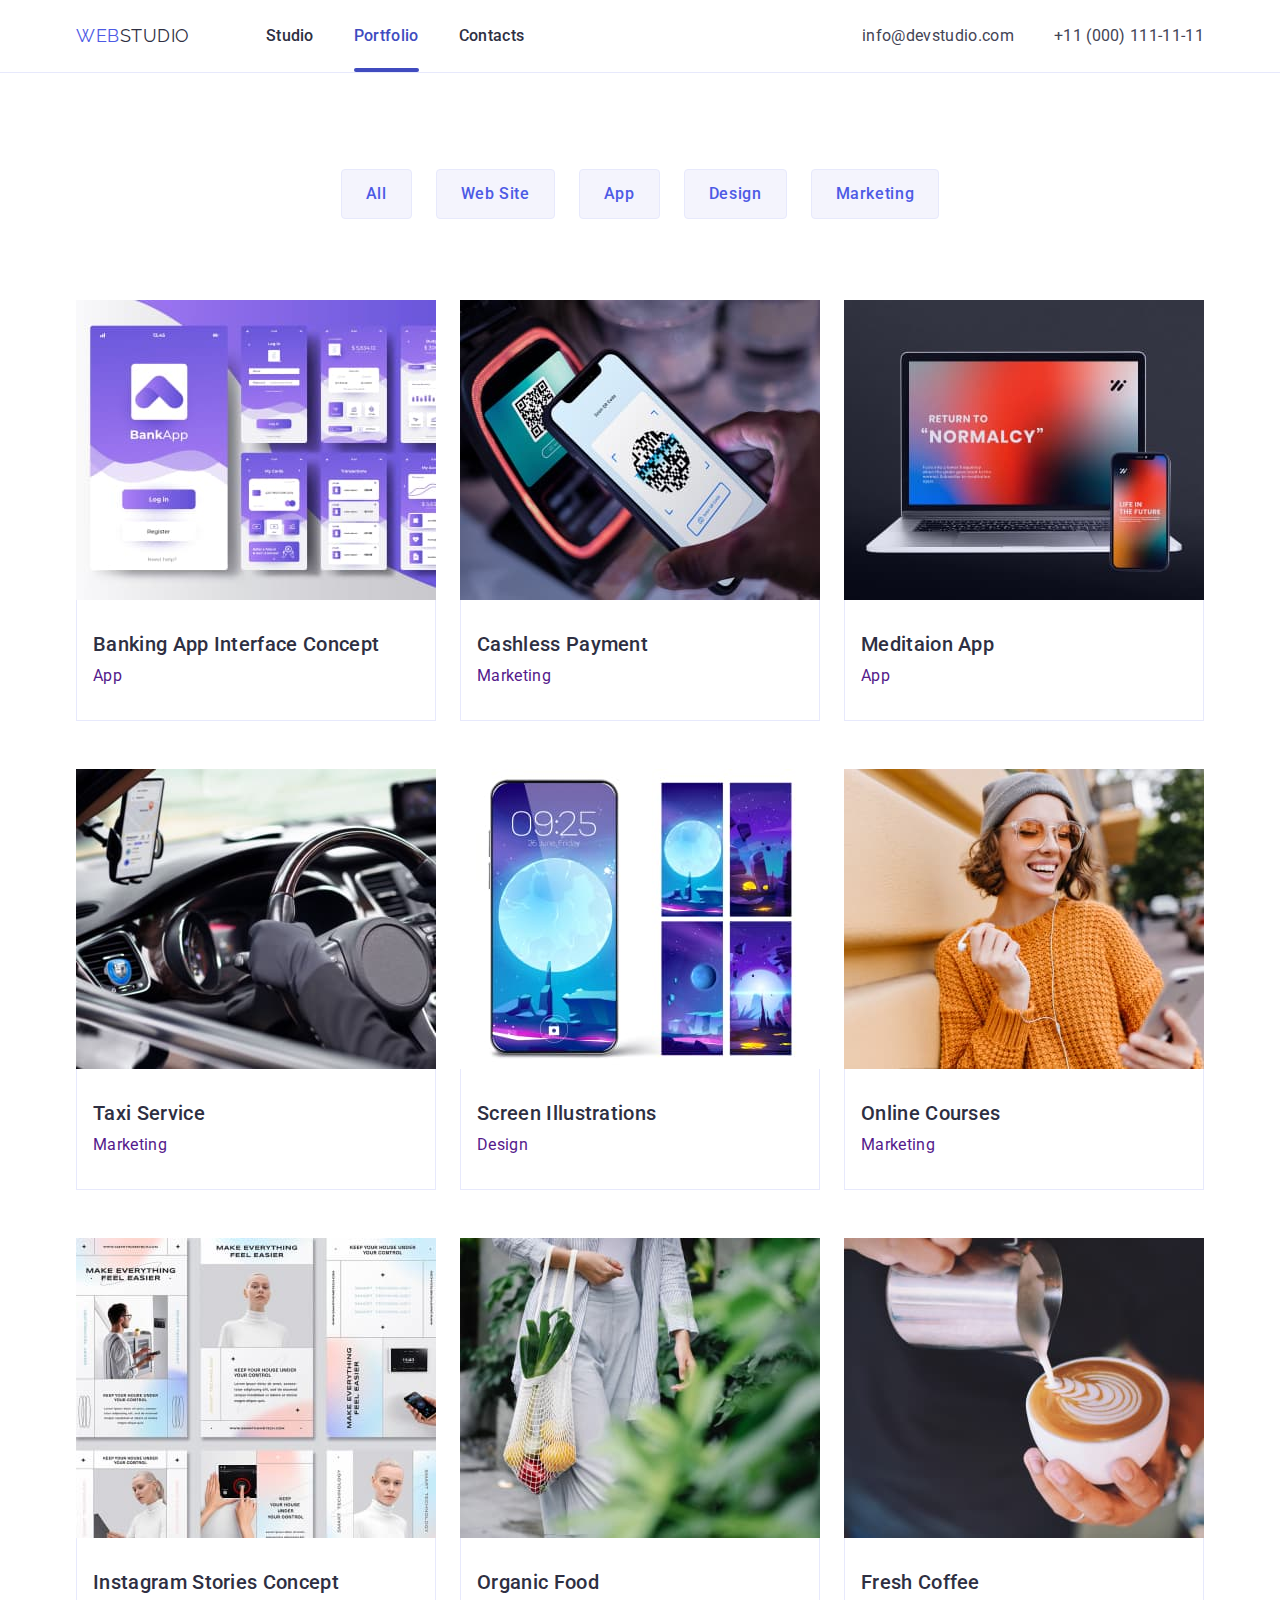
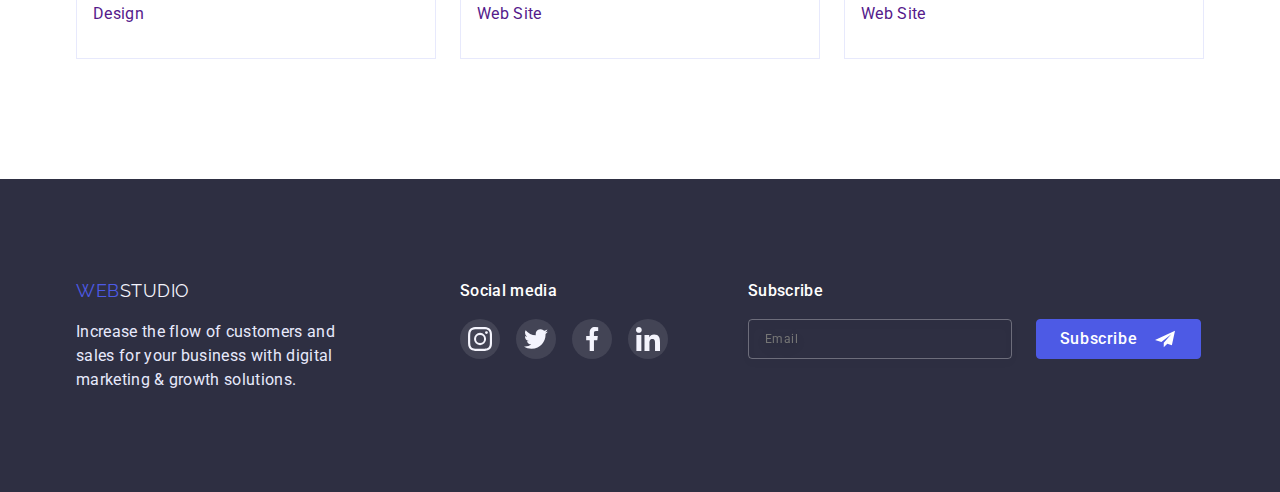
==== portfolio.html @ 606743be "Initial commit" ====
<!DOCTYPE html>
<html lang="en">

<head>
    <meta charset="UTF-8" />
    <meta http-equiv="X-UA-Compatible" content="IE=edge" />
    <meta name="viewport" content="width=device-width, initial-scale=1.0" />
    <title>WebStudio</title>
    <link rel="preconnect" href="https://fonts.googleapis.com" />
    <link rel="preconnect" href="https://fonts.gstatic.com" crossorigin />
    <link href="https://fonts.googleapis.com/css2?family=Raleway:wght@800&family=Roboto:wght@400;500;700&display=swap"
        rel="stylesheet" />
    <link rel="stylesheet"
        href="https://cdnjs.cloudflare.com/ajax/libs/modern-normalize/1.1.0/modern-normalize.min.css">
    <link rel="stylesheet" href="./css/styles.css" />
</head>

<body>

    <!-- Header -->
    <header class="page-header">
        <div class="container header-container">
            <nav class="header-navigation">
                <a href="./index.html" class="header-logo link logo">
                    <span>Web</span>Studio
                </a>
                <ul class="site-navigation list">
                    <li class="header-item">
                        <a class="header-link link" href="./index.html">Studio</a>
                    </li>
                    <li class="header-item">
                        <a class="header-link link current" href="./portfolio.html">
                            Portfolio
                        </a>
                    </li>
                    <li class="header-item">
                        <a class="header-link link" href="">Contacts</a>
                    </li>
                </ul>
            </nav>
            <div class="contacts-address">
                <address class="contacts">
                    <ul class="contacts-navigation list">
                        <li>
                            <a class="mail-link link" href="mailto:info@devstudio.com">
                                info@devstudio.com
                            </a>
                        </li>
                        <li>
                            <a class="tel-link link" href="tel:+110001111111">
                                +11 (000) 111-11-11
                            </a>
                        </li>
                    </ul>
                </address>
            </div>
        </div>
    </header>

    <!-- Main -->
    <main>
        <section class="section-portfolio">
            <div class="container">
                <h2 class="section-title visually-hidden">Project-cards</h2>
                <div class="filter-container">
                    <ul class="filter-list list">
                        <li class="filter-item">
                            <button class="button-filter button" type="button">All</button>
                        </li>
                        <li class="filter-item">
                            <button class="button-filter button" type="button">Web Site</button>
                        </li>
                        <li class="filter-item">
                            <button class="button-filter button" type="button">App</button>
                        </li>
                        <li class="filter-item">
                            <button class="button-filter button" type="button">Design</button>
                        </li>
                        <li class="filter-item">
                            <button class="button-filter button" type="button">
                                Marketing
                            </button>
                        </li>
                    </ul>
                </div>
                <div class="project-card-container">
                    <ul class="project-card-list list">
                        <li class="project-card-item">
                            <a href="" class="project-card-link link">
                                <div class="project-card-thumb">
                                    <p class="text">14 Stylish and User-Friendly App Design Concepts · Task Manager App
                                        ·
                                        Calorie Tracker
                                        App · Exotic Fruit Ecommerce App ·
                                        Cloud Storage App</p>
                                    <img class="pic" src="./images/banking-app.jpg" alt="Banking App" width="360"
                                        height="300" />
                                </div>
                                <div class="content">
                                    <h3 class="title">Banking App Interface Concept</h3>
                                    <p class="text">App</p>
                                </div>
                            </a>
                        </li>
                        <li class="project-card-item">
                            <a href="" class="project-card-link link">
                                <div class="project-card-thumb">
                                    <p class="text">14 Stylish and User-Friendly App Design Concepts · Task Manager App
                                        ·
                                        Calorie Tracker
                                        App · Exotic Fruit Ecommerce App ·
                                        Cloud Storage App</p>
                                    <img class="pic" src="./images/cashless-payment.jpg" alt="Cashless Payment"
                                        width="360" height="300" />
                                </div>
                                <div class="content">
                                    <h3 class="title">Cashless Payment</h3>
                                    <p class="text">Marketing</p>
                                </div>
                            </a>
                        </li>
                        <li class="project-card-item">
                            <a href="" class="project-card-link link">
                                <div class="project-card-thumb">
                                    <p class="text">14 Stylish and User-Friendly App Design Concepts · Task Manager App
                                        ·
                                        Calorie Tracker
                                        App · Exotic Fruit Ecommerce App ·
                                        Cloud Storage App</p>
                                    <img class="pic" src="./images/meditaion-app.jpg" alt="Meditaion App" width="360"
                                        height="300" />
                                </div>
                                <div class="content">
                                    <h3 class="title">Meditaion App</h3>
                                    <p class="text">App</p>
                                </div>
                            </a>
                        </li>
                        <li class="project-card-item">
                            <a href="" class="project-card-link link">
                                <div class="project-card-thumb">
                                    <p class="text">14 Stylish and User-Friendly App Design Concepts · Task Manager App
                                        ·
                                        Calorie Tracker
                                        App · Exotic Fruit Ecommerce App ·
                                        Cloud Storage App</p>
                                    <img class="pic" src="./images/taxi-service.jpg" alt="Taxi Service" width="360"
                                        height="300" />
                                </div>
                                <div class="content">
                                    <h3 class="title">Taxi Service</h3>
                                    <p class="text">Marketing</p>
                                </div>
                            </a>
                        </li>
                        <li class="project-card-item">
                            <a href="" class="project-card-link link">
                                <div class="project-card-thumb">
                                    <p class="text">14 Stylish and User-Friendly App Design Concepts · Task Manager App
                                        ·
                                        Calorie Tracker
                                        App · Exotic Fruit Ecommerce App ·
                                        Cloud Storage App</p>
                                    <img class="pic" src="./images/screen-illustrations.jpg" alt="Screen Illustrations"
                                        width="360" height="300" />
                                </div>
                                <div class="content">
                                    <h3 class="title">Screen Illustrations</h3>
                                    <p class="text">Design</p>
                                </div>
                            </a>
                        </li>
                        <li class="project-card-item">
                            <a href="" class="project-card-link link">
                                <div class="project-card-thumb">
                                    <p class="text">14 Stylish and User-Friendly App Design Concepts · Task Manager App
                                        ·
                                        Calorie Tracker
                                        App · Exotic Fruit Ecommerce App ·
                                        Cloud Storage App</p>
                                    <img class="pic" src="./images/online-courses.jpg" alt="Online Courses" width="360"
                                        height="300" />
                                </div>
                                <div class="content">
                                    <h3 class="title">Online Courses</h3>
                                    <p class="text">Marketing</p>
                                </div>
                            </a>
                        </li>
                        <li class="project-card-item">
                            <a href="" class="project-card-link link">
                                <div class="project-card-thumb">
                                    <p class="text">14 Stylish and User-Friendly App Design Concepts · Task Manager App
                                        ·
                                        Calorie Tracker
                                        App · Exotic Fruit Ecommerce App ·
                                        Cloud Storage App</p>
                                    <img class="pic" src="./images/instagram-stories.jpg" alt="Instagram Stories"
                                        width="360" height="300" />
                                </div>
                                <div class="content">
                                    <h3 class="title">Instagram Stories Concept</h3>
                                    <p class="text">Design</p>
                                </div>
                            </a>
                        </li>
                        <li class="project-card-item">
                            <a href="" class="project-card-link link">
                                <div class="project-card-thumb">
                                    <p class="text">14 Stylish and User-Friendly App Design Concepts · Task Manager App
                                        ·
                                        Calorie Tracker
                                        App · Exotic Fruit Ecommerce App ·
                                        Cloud Storage App</p>
                                    <img class="pic" src="./images/organic-food.jpg" alt="Organic Food" width="360"
                                        height="300" />
                                </div>
                                <div class="content">
                                    <h3 class="title">Organic Food</h3>
                                    <p class="text">Web Site</p>
                                </div>
                            </a>
                        </li>
                        <li class="project-card-item">
                            <a href="" class="project-card-link link">
                                <div class="project-card-thumb">
                                    <p class="text">14 Stylish and User-Friendly App Design Concepts · Task Manager App
                                        ·
                                        Calorie Tracker
                                        App · Exotic Fruit Ecommerce App ·
                                        Cloud Storage App</p>
                                    <img class="pic" src="./images/fresh-coffee.jpg" alt="Fresh Coffee" width="360"
                                        height="300" />
                                </div>
                                <div class="content">
                                    <h3 class="title">Fresh Coffee</h3>
                                    <p class="text">Web Site</p>
                                </div>
                            </a>
                        </li>
                    </ul>
                </div>
            </div>
        </section>
    </main>

    <!-- Footer -->
    <footer class="footer">
        <div class="container">
            <div class="footer-content">
                <div class="footer-logo-text">
                    <a href="./index.html" class="footer-logo link logo">
                        <span>Web</span>Studio
                    </a>
                    <p class="footer-text">
                        Increase the flow of customers and sales for your business with digital
                        marketing & growth solutions.
                    </p>
                </div>
                <div class="footer-social">
                    <h3 class="footer-title">Social media</h3>
                    <ul class="footer-soc-list list">
                        <li class="footer-soc-item"><a href="" class="footer-soc-link link">
                                <svg class="footer-soc-icon" width="24" height="24">
                                    <use href="./images/icons.svg#icon-instagram">
                                    </use>
                                </svg>
                            </a></li>
                        <li class="footer-soc-item"><a href="" class="footer-soc-link link">
                                <svg class="footer-soc-icon" width="24" height="24">
                                    <use href="./images/icons.svg#icon-twitter">
                                    </use>
                                </svg>
                            </a></li>
                        <li class="footer-soc-item"><a href="" class="footer-soc-link link">
                                <svg class="footer-soc-icon" width="24" height="24">
                                    <use href="./images/icons.svg#icon-facebook">
                                    </use>
                                </svg>
                            </a></li>
                        <li class="footer-soc-item"><a href="" class="footer-soc-link link">
                                <svg class="footer-soc-icon" width="24" height="24">
                                    <use href="./images/icons.svg#icon-linkedin">
                                    </use>
                                </svg>
                            </a></li>
                    </ul>
                </div>
                <div class="footer-online-form">
                    <h3 class="footer-title">Subscribe</h3>
                    <form class="online-form">
                        <input class="online-input" name="online-email" type="email" placeholder="Email">
                        <button class="online-button button" type="submit">
                            Subscribe
                            <svg class="button-icon" width="24" height="20">
                                <use href="./images/icons.svg#icon-Subscribe">
                                </use>
                            </svg>
                        </button>
                    </form>
                </div>
            </div>
        </div>
    </footer>
</body>

</html>
---- css/styles.css ----
:root {
  --primary-text-color: #434455;
  --dark-background-color: #2e2f42;
  --primary-active-color: #4d5ae5;
  --important-color: #ffffff;
  --pressed-state-color: #404bbf;
  --accent-color: #e7e9fc;
  --light-background-color: #f4f4fd;
  --lin-gradient: linear-gradient(rgba(46, 47, 66, 0.7), rgba(46, 47, 66, 0.7));
  --border-color: #8e8f99;
  --success-messages-color: #31d0aa;
  --timing-function: cubic-bezier(0.4, 0, 0.2, 1);
}

h1,
h2,
h3,
h4,
h5,
h6,
p {
  margin-top: 0;
  margin-bottom: 0;
}

.list {
  list-style: none;
  margin: 0px;
  padding: 0px;
}

.link {
  text-decoration: none;
}

img {
  display: block;
}

.title {
  margin-bottom: 8px;
}

body {
  font-family: 'Roboto', sans-serif;
  letter-spacing: 0.02em;
  font-size: 16px;
  line-height: 1.5;

  color: var(--primary-text-color);
  background-color: var(--important-color);
}

.container {
  width: 1158px;
  margin: 0 auto;
  padding: 0px 15px;
}

.button {
  display: inline-block;
  border: 1px solid transparent;
  border-radius: 4px;

  font-family: inherit;
  font-weight: 500;
  font-size: 16px;
  line-height: 1.5;
  letter-spacing: 0.04em;
  cursor: pointer;
  text-align: center;
}

.logo {
  font-family: 'Raleway';
  font-size: 18px;
  line-height: 1.33;
  letter-spacing: 0.03em;
  text-transform: uppercase;
}

.visually-hidden {
  position: absolute;

  width: 1px;
  height: 1px;
  margin: -1px;
  border: 0;
  padding: 0;

  white-space: nowrap;
  clip-path: inset(100%);
  clip: rect(0 0 0 0);
  overflow: hidden;
}

/* =============Header logo=============== */
.page-header {
  border-bottom: 1px solid var(--accent-color);
}

.header-logo {
  display: block;
  margin-right: 76px;
  padding-top: 24px;
  padding-bottom: 24px;

  color: var(--dark-background-color);

  transition: color 250ms var(--timing-function);
}

.header-logo span {
  color: var(--primary-active-color);
}

.header-logo:hover,
.header-logo:focus {
  color: var(--primary-active-color);
}

/* =============Site navigation=============== */
.header-link {
  position: relative;

  display: block;
  padding-top: 24px;
  padding-bottom: 24px;

  font-weight: 500;
  font-size: 16px;
  line-height: 1.5;

  color: var(--dark-background-color);

  transition: color 250ms var(--timing-function);
}

.site-navigation .header-link:hover,
.site-navigation .header-link:focus {
  color: var(--primary-active-color);
}

.site-navigation .header-link.link.current {
  color: var(--pressed-state-color);
}
.current::after {
  content: '';

  width: 100%;
  height: 4px;

  position: absolute;
  left: 0;
  bottom: 0;

  display: block;

  background-color: var(--pressed-state-color);
  border-radius: 2px;
}

.site-navigation {
  display: flex;
  gap: 40px;
}

.header-navigation {
  display: flex;
}

.header-container {
  display: flex;
  align-items: center;
}

/* =============Contacts=============== */
.mail-link,
.tel-link {
  font-style: normal;
  font-weight: 400;
  font-size: 16px;
  line-height: 1.5;
  padding-top: 24px;
  padding-bottom: 24px;

  color: var(--primary-text-color);

  transition: color 250ms var(--timing-function);
}

.contacts .mail-link:hover,
.contacts .mail-link:focus,
.contacts .tel-link:hover,
.contacts .tel-link:focus {
  color: var(--primary-active-color);
}

.contacts-navigation {
  display: flex;
  gap: 40px;
}

.contacts-address {
  margin-left: auto;
}

/* =============Hero=============== */
.hero {
  max-width: 1440px;
  height: 600px;

  background-color: var(--dark-background-color);

  padding-top: 188px;
  padding-bottom: 188px;
  margin-right: auto;
  margin-left: auto;

  background-image: var(--lin-gradient), url(../images/people-office.jpg);
  background-size: cover;
  background-repeat: no-repeat;
  background-position: center;
}

.hero .container {
  max-width: 494px;
  text-align: center;
}

.hero-title {
  width: 494px;
  margin-bottom: 48px;

  color: var(--important-color);
  font-weight: 700;
  font-size: 56px;
  line-height: 1.07;
  text-align: center;
}

.hero-button {
  min-width: 169px;
  height: 56px;

  color: var(--important-color);
  background-color: var(--primary-active-color);
  border-color: var(--primary-active-color);

  transition: background-color 250ms var(--timing-function),
    border-color 250ms var(--timing-function);
}

.hero-button:is(:hover, :focus) {
  background-color: var(--pressed-state-color);
  border-color: var(--pressed-state-color);
}

/* =============Sections=============== */
.section {
  padding-top: 120px;
  padding-bottom: 120px;
}

.section.no-padding {
  padding-top: 0px;
  padding-bottom: 120px;
}

.section-title {
  margin-bottom: 72px;

  color: var(--dark-background-color);
  font-size: 36px;
  line-height: 1.11;
  text-align: center;
  text-transform: capitalize;
}

.feature-list .title {
  color: var(--dark-background-color);
  font-weight: 500;
  font-size: 20px;
  line-height: 1.2;
}

.feature-list {
  display: flex;
  flex-wrap: wrap;
}

.feature-item {
  width: calc((100% - 72px) / 4);
  margin-right: 24px;
  margin-bottom: 24px;
}

.feature-item:nth-child(4n) {
  margin-right: 0px;
}

.feature-item:nth-last-child(-n + 4) {
  margin-bottom: 0px;
}

.feature-item .thumb-icon {
  width: 100%;
  height: 112px;
  border-radius: 4px;
  margin: 0px auto 8px auto;
  display: flex;
  justify-content: center;
  align-items: center;
  text-align: center;
  background-color: var(--light-background-color);
}

.feature-item .thumb-icon > use {
  display: block;
}

.work-list {
  display: flex;
  gap: 24px;
}

.work-item {
  width: 360px;
}

section.section-team {
  background-color: var(--light-background-color);
}

.team-list {
  display: flex;
  flex-wrap: wrap;
}

.team-item {
  width: calc((100% - 72px) / 4);
  margin-right: 24px;
  margin-bottom: 24px;
  box-shadow: 0px 1px 6px rgba(46, 47, 66, 0.08),
    0px 1px 1px rgba(46, 47, 66, 0.16), 0px 2px 1px rgba(46, 47, 66, 0.08);
}

.team-item:nth-child(4n) {
  margin-right: 0px;
}

.team-item:nth-last-child(-n + 4) {
  margin-bottom: 0px;
}

.team-item .content {
  display: block;
  max-width: 264px;
  padding-top: 32px;
  padding-bottom: 32px;
  border-radius: 0px 0px 4px 4px;
  background-color: var(--important-color);
  text-align: center;
}

.team-list .title {
  color: var(--dark-background-color);
  font-weight: 500;
  font-size: 20px;
  line-height: 1.2;
}

.team-soc-list {
  display: flex;
  justify-content: center;
  gap: 24px;
}

.team-soc-item {
  width: 40px;
  height: 40px;
  margin-top: 8px;
}

.team-soc-link {
  width: 100%;
  height: 100%;
  border-radius: 50%;

  display: flex;
  justify-content: center;
  align-items: center;

  background-color: var(--primary-active-color);

  transition: background-color 250ms var(--timing-function);
}

.team-soc-link:is(:hover, :focus) {
  background-color: var(--pressed-state-color);
}

.customers-list {
  display: flex;
  gap: 24px;
  justify-content: center;
}

.customers-item {
  width: calc((100%-120px) / 6);
  height: 88px;
}

.customers-link {
  width: 100%;
  height: 100%;
  border: 1px solid var(--border-color);
  border-radius: 4px;
  display: flex;
  justify-content: center;
  align-items: center;

  transition: border-color 250ms var(--timing-function);
}

.customers-link:is(:hover, :focus) {
  border-color: var(--pressed-state-color);
}

.customers-icon {
  fill: var(--border-color);

  transition: fill 250ms var(--timing-function);
}

.customers-link:is(:hover, :focus) .customers-icon {
  fill: var(--pressed-state-color);
}

/* =============Footer=============== */
.footer {
  padding-top: 100px;
  padding-bottom: 100px;

  background: var(--dark-background-color);
}

.footer-content {
  display: flex;
}

.footer .footer-logo {
  color: var(--light-background-color);
  font-family: 'Raleway';

  transition: color 250ms var(--timing-function);
}

.footer-logo span {
  color: var(--primary-active-color);
}

.footer-logo:hover,
.footer-logo:focus {
  color: var(--primary-active-color);
}

.footer .footer-text {
  width: 264px;
  margin-top: 16px;

  color: var(--accent-color);
}

.footer-logo-text {
  display: block;
  margin-right: 120px;
}

.footer-title {
  font-weight: 500;
  font-size: 16px;
  line-height: 1.5;

  color: var(--important-color);
  margin-bottom: 16px;
}

.footer-social {
  display: block;
  margin-right: 80px;
}

.footer-soc-list {
  display: flex;
  justify-content: center;
  gap: 16px;
}

.footer-soc-item {
  width: 40px;
  height: 40px;
}

.footer-soc-link {
  width: 100%;
  height: 100%;

  border-radius: 50%;

  display: flex;
  justify-content: center;
  align-items: center;
  background-color: var(--primary-text-color);

  transition: background-color 250ms var(--timing-function);
}

.footer-soc-link:is(:hover, :focus) {
  background-color: var(--success-messages-color);
}

.online-form {
  display: flex;
  gap: 24px;
}

.online-input {
  width: 264px;
  height: 40px;
  border: 1px solid rgba(255, 255, 255, 0.3);
  border-radius: 4px;

  padding-left: 16px;

  font-size: 12px;
  line-height: 2;
  letter-spacing: 0.04em;

  color: rgba(255, 255, 255, 0.6);
  filter: drop-shadow(0px 4px 4px rgba(0, 0, 0, 0.15));
  background-color: transparent;
}

.online-button {
  width: 165px;
  height: 40px;

  display: flex;

  justify-content: center;
  align-items: center;
  border-radius: 4px;

  color: var(--important-color);
  background-color: var(--primary-active-color);
  border-color: var(--primary-active-color);

  transition: background-color 250ms var(--timing-function),
    border-color 250ms var(--timing-function);
}

.button-icon {
  fill: var(--important-color);
  margin-left: 16px;
}

.online-button:is(:hover, :focus) {
  background-color: var(--pressed-state-color);
  border-color: var(--pressed-state-color);
}

/* .button-wrap {
  display: flex;
  gap: 16px;
  justify-content: center;
  align-items: center;
} */

/* =============Portfolio=============== */
.section-portfolio {
  padding-top: 96px;
  padding-bottom: 120px;
}

.button-filter {
  padding: 12px 24px;

  color: var(--primary-active-color);
  background-color: var(--light-background-color);
  border-color: var(--accent-color);

  transition: color 250ms var(--timing-function),
    background-color 250ms var(--timing-function),
    box-shadom 250ms var(--timing-function);
}

.button-filter:is(:hover, :focus) {
  color: var(--important-color);
  background-color: var(--pressed-state-color);
  box-shadow: 0px 3px 1px rgba(0, 0, 0, 0.1), 0px 2px 1px rgba(0, 0, 0, 0.08),
    0px 2px 2px rgba(0, 0, 0, 0.12);
}

.project-card-list .title {
  color: var(--dark-background-color);
  font-weight: 500;
  font-size: 20px;
  line-height: 1.2;
}

.filter-list {
  display: flex;
  gap: 24px;
  justify-content: center;
}

.filter-container {
  margin-bottom: 81px;
}

.project-card-list {
  display: flex;
  flex-wrap: wrap;
  gap: 48px 24px;
}

.project-card-link {
  display: block;
  transition: box-shadow 250ms var(--timing-function);
}

.project-card-thumb {
  position: relative;
  top: 0px;
  left: 0px;
  overflow: hidden;
}

.project-card-thumb::before {
  content: '';

  position: absolute;

  width: 100%;
  height: 100%;

  background-color: var(--primary-active-color);

  transform: translateY(100%);
  transition: transform 250ms var(--timing-function);
}

.project-card-item:hover .project-card-thumb::before {
  transform: translateY(0%);
}

.project-card-thumb .text {
  position: absolute;
  display: inline-block;
  width: 296px;
  top: 40px;
  left: 50%;
  transform: translate(-50%);
  opacity: 0;

  color: var(--light-background-color);

  transition: opacity 250ms var(--timing-function);
}

.project-card-item:hover .text {
  opacity: 1;
}

.project-card-item {
  width: calc((100% - 48px) / 3);
}

.project-card-item:nth-child(3n) {
  margin-right: 0px;
}

.project-card-item:nth-last-child(-n + 3) {
  margin-bottom: 0px;
}

.project-card-item .content {
  display: block;
  border-right: 1px solid var(--accent-color);
  border-bottom: 1px solid var(--accent-color);
  border-left: 1px solid var(--accent-color);
  background-color: var(--important-color);
  padding: 32px 16px;
  text-align: left;
}

.project-card-link:is(:hover, :focuc) {
  box-shadow: 0px 1px 6px rgba(46, 47, 66, 0.08),
    0px 1px 1px rgba(46, 47, 66, 0.16), 0px 2px 1px rgba(46, 47, 66, 0.08);
}

/* =============Backdrop=============== */
.backdrop {
  position: fixed;
  top: 0;
  left: 0;
  width: 100%;
  height: 100%;

  background: rgba(46, 47, 66, 0.4);

  transition: opacity 250ms var(--timing-function),
    visibility 250ms var(--timing-function);
}

.backdrop.is-hidden {
  opacity: 0;
  visibility: hidden;
  pointer-events: none;
}

.modal {
  position: absolute;
  top: 50%;
  left: 50%;
  transform: translate(-50%, -50%) scale(1);

  width: 408px;
  min-height: 576px;
  padding: 72px 24px 24px 24px;

  background: #fcfcfc;
  box-shadow: 0px 1px 1px rgba(0, 0, 0, 0.14), 0px 1px 3px rgba(0, 0, 0, 0.12),
    0px 2px 1px rgba(0, 0, 0, 0.2);
  border-radius: 4px;

  transition: transform 250ms var(--timing-function);
}

.backdrop.is-hidden .modal {
  transform: translate(-50%, -50%) scale(0);
}

.modal-button {
  position: absolute;
  top: 24px;
  right: 24px;

  width: 24px;
  height: 24px;
  border: 1px solid rgba(0, 0, 0, 0.1);
  border-radius: 50%;
  background-color: var(--accent-color);

  display: flex;
  justify-content: center;
  align-items: center;
  margin-left: auto;
  cursor: pointer;

  transition: color 250ms var(--timing-function),
    background-color 250ms var(--timing-function),
    fill 250ms var(--timing-function);
}

.modal-title {
  font-weight: 500;
  font-size: 16px;

  text-align: center;
  margin-bottom: 16px;

  color: var(--dark-background-color);
}
.modal-button:hover,
.modal-button:focus {
  color: var(--pressed-state-color);
  background-color: var(--pressed-state-color);
  fill: var(--important-color);
}

.modal-input {
  width: 100%;
  height: 40px;
  outline: transparent;

  border: 1px solid rgba(33, 33, 33, 0.2);
  border-radius: 4px;
  padding-left: 38px;

  background-color: transparent;
  color: var(--dark-background-color);
}

.modal-input:focus {
  border: 1px solid var(--primary-active-color);
}

.modal-input:focus + .modal-icon {
  fill: var(--primary-active-color);
}

.modal-input::placeholder {
  color: rgba(117, 117, 117, 0.5);
}
.input-wrap {
  position: relative;
  margin-bottom: 8px;
}
.modal-icon {
  position: absolute;
  left: 16px;
  top: 50%;
  transform: translateY(-50%);
}

.input-text {
  font-size: 12px;
  line-height: 1.17;
  letter-spacing: 0.04em;

  display: inline-block;
  margin-bottom: 4px;

  color: var(--border-color);
}

.modal-comment {
  width: 100%;
  height: 135px;
  outline: transparent;

  border: 1px solid rgba(33, 33, 33, 0.2);
  border-radius: 4px;
  padding: 16px;
  resize: none;

  font-size: 12px;
  line-height: 1.17;
  letter-spacing: 0.04em;

  background-color: transparent;
  color: var(--dark-background-color);
}

.modal-comment:focus {
  border: 1px solid var(--primary-active-color);
}

.modal-comment::placeholder {
  color: rgba(117, 117, 117, 0.5);
}

.modal-field-input {
  margin-bottom: 16px;
  text-align: left;
}
.checkbox-text {
  font-size: 12px;
  line-height: 1.17;
  letter-spacing: 0.04em;

  display: flex;
  margin-bottom: 24px;

  color: #757575;
}

.checkbox-text::before {
  content: '';
  width: 16px;
  height: 16px;
  margin-right: 8px;

  border: 1.25px solid var(--dark-background-color);
  border-radius: 2px;
}

.checkbox-text span {
  text-decoration-line: underline;
  padding-left: 4px;
  color: var(--primary-active-color);
}

.checkbox-input:checked + .checkbox-text::before {
  background-color: var(--pressed-state-color);
  border: none;
  background-image: url(../images/click.svg);
  background-repeat: no-repeat;
  background-position: center;
}

.checkbox-input:focus + .checkbox-text::before {
  border-color: var(--pressed-state-color);
}

.modal-form {
  text-align: center;
}
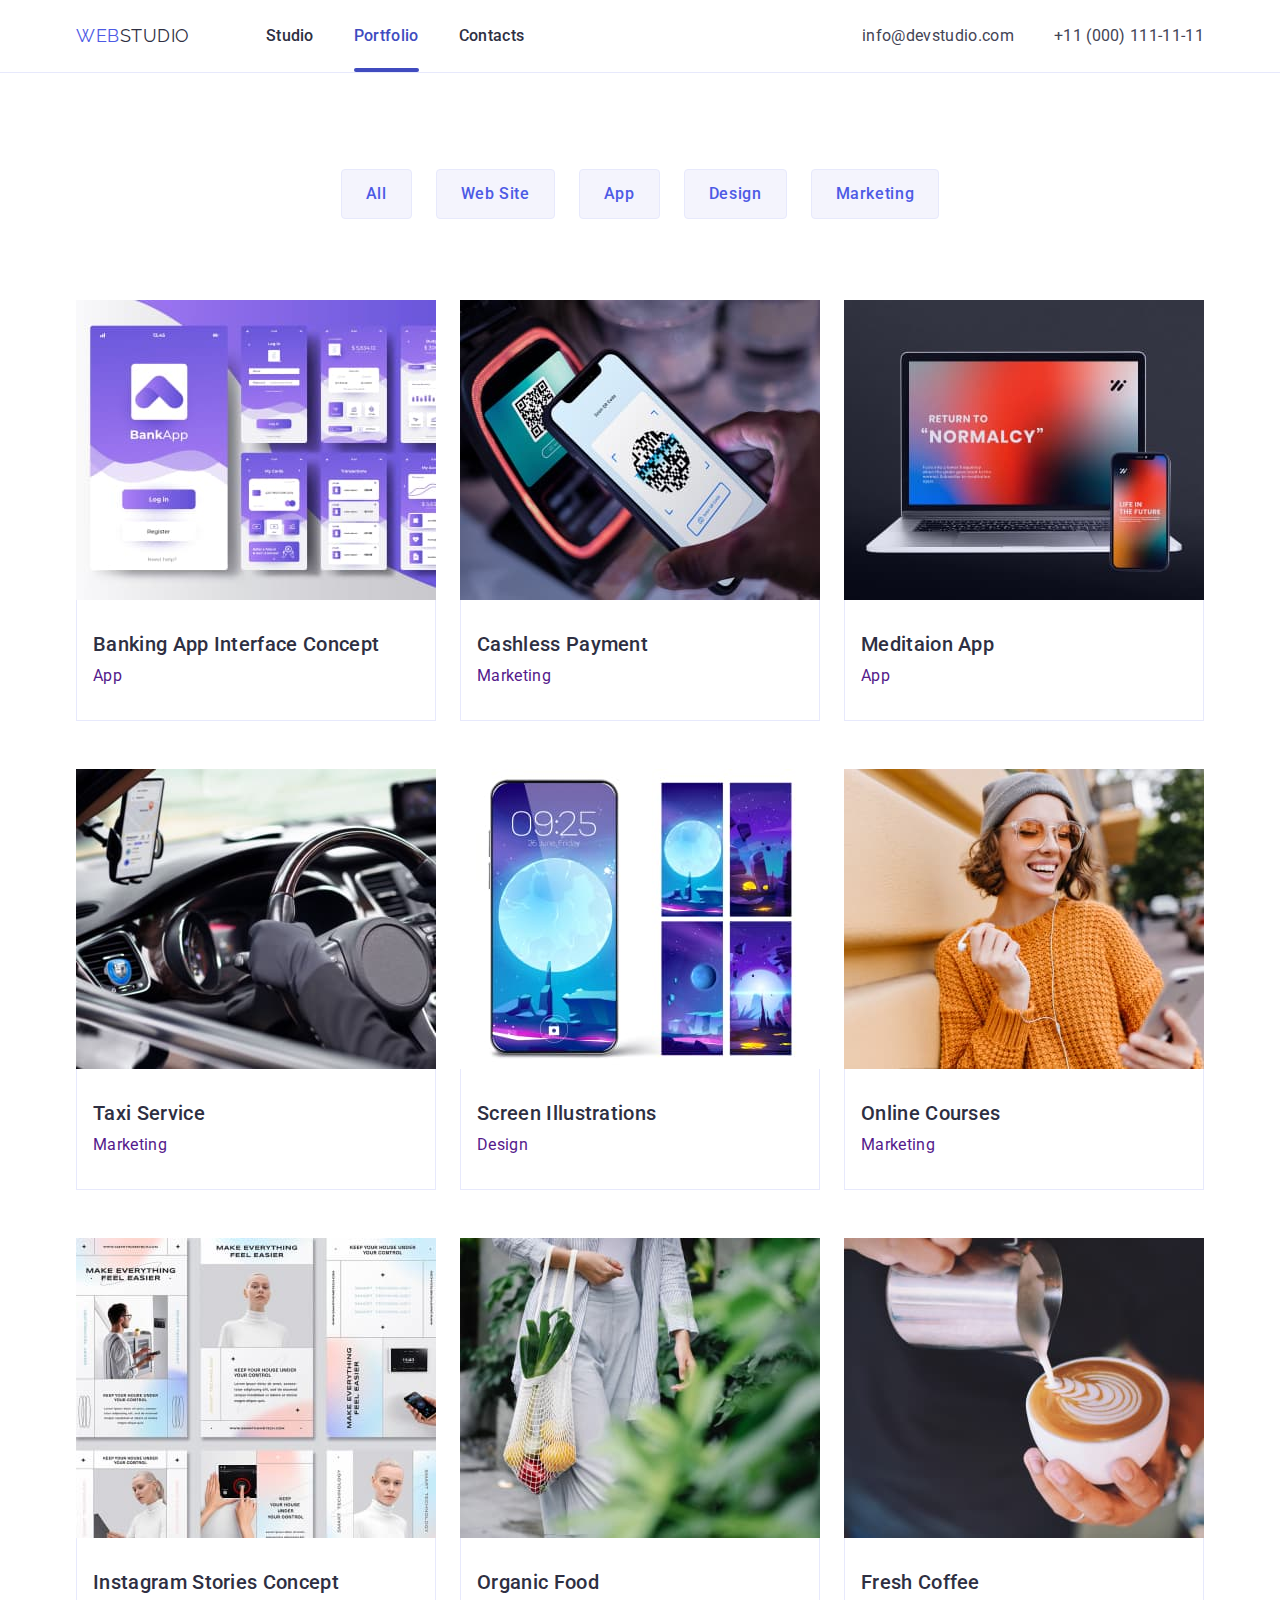
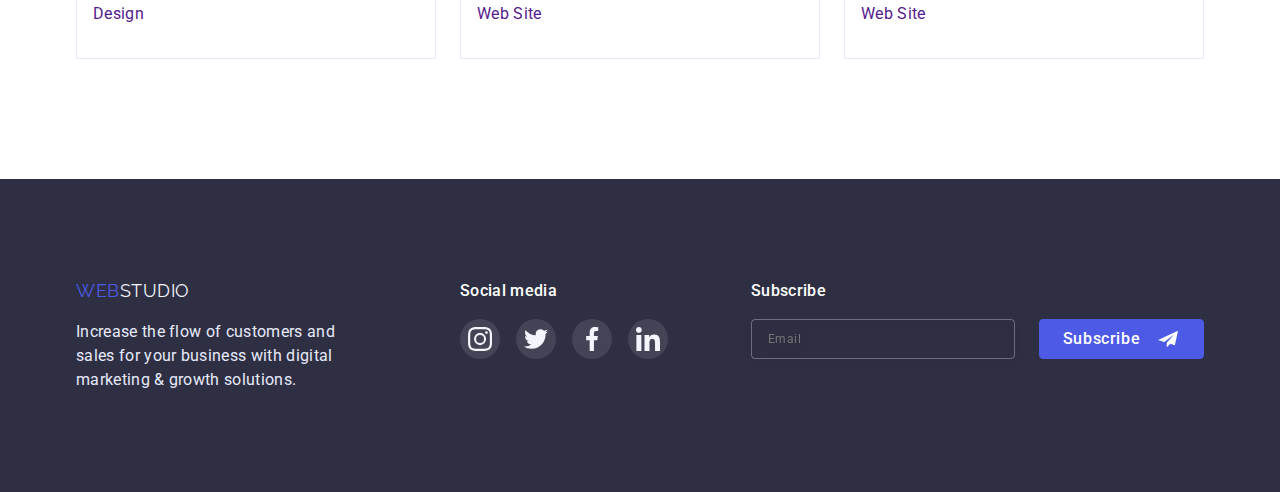
==== commit dad66c5b: "added an adaptive layout on the main page" ====
--- a/portfolio.html
+++ b/portfolio.html
@@ -13,6 +13,10 @@
     <link rel="stylesheet"
         href="https://cdnjs.cloudflare.com/ajax/libs/modern-normalize/1.1.0/modern-normalize.min.css">
     <link rel="stylesheet" href="./css/styles.css" />
+    <link rel="stylesheet" href="./css/styles.css" />
+    <link rel="stylesheet" href="./css/mobile.css" />
+    <link rel="stylesheet" href="./css/tablet.css" />
+    <link rel="stylesheet" href="./css/desktop.css" />
 </head>
 
 <body>
--- a/css/styles.css
+++ b/css/styles.css
@@ -35,6 +35,7 @@
 
 img {
   display: block;
+  height: auto;
 }
 
 .title {
@@ -52,8 +53,6 @@
 }
 
 .container {
-  width: 1158px;
-  margin: 0 auto;
   padding: 0px 15px;
 }
 
@@ -95,13 +94,18 @@
 }
 
 /* =============Header logo=============== */
+.header-container {
+  display: flex;
+  align-items: center;
+  justify-content: space-between;
+}
+
 .page-header {
   border-bottom: 1px solid var(--accent-color);
 }
 
 .header-logo {
   display: block;
-  margin-right: 76px;
   padding-top: 24px;
   padding-bottom: 24px;
 
@@ -119,238 +123,149 @@
   color: var(--primary-active-color);
 }
 
-/* =============Site navigation=============== */
-.header-link {
-  position: relative;
-
-  display: block;
-  padding-top: 24px;
-  padding-bottom: 24px;
-
+.site-navigation {
+  display: none;
+}
+.contacts-address {
+  display: none;
+}
+
+/* =============Hero=============== */
+.hero {
+  width: 428px;
+  height: 432px;
+
+  background-color: var(--dark-background-color);
+
+  padding-top: 112px;
+  padding-bottom: 112px;
+  margin-right: auto;
+  margin-left: auto;
+
+  background-image: var(--lin-gradient), url(../images/mobile-people-office.jpg);
+  background-size: cover;
+  background-repeat: no-repeat;
+  background-position: center;
+}
+
+@media (min-device-pixel-ratio: 2),
+  (-webkit-min-device-pixel-ratio: 2),
+  (min-resolution: 192dpi),
+  (min-resolution: 2dppx) {
+  .hero {
+    background-image: url(../images/mobile-people-office-2x.jpg);
+  }
+}
+
+.hero .container {
+  max-width: 350px;
+  text-align: center;
+}
+
+.hero-title {
+  max-width: 320px;
+  margin-bottom: 72px;
+
+  color: var(--important-color);
+  font-weight: 700;
+  font-size: 32px;
+  line-height: 1.11;
+}
+
+.hero-button {
+  min-width: 169px;
+  height: 56px;
+
+  color: var(--important-color);
+  background-color: var(--primary-active-color);
+  border-color: var(--primary-active-color);
+
+  transition: background-color 250ms var(--timing-function),
+    border-color 250ms var(--timing-function);
+}
+
+.hero-button:is(:hover, :focus) {
+  background-color: var(--pressed-state-color);
+  border-color: var(--pressed-state-color);
+}
+
+/* =============Sections=============== */
+.section {
+  padding-top: 96px;
+  padding-bottom: 96px;
+}
+
+.section.no-padding {
+  padding-top: 0px;
+  padding-bottom: 96px;
+}
+
+.section-title {
+  margin-bottom: 72px;
+
+  color: var(--dark-background-color);
+  font-size: 36px;
+  line-height: 1.11;
+  text-align: center;
+  text-transform: capitalize;
+}
+
+.feature-list {
+  display: flex;
+  flex-wrap: wrap;
+}
+
+.feature-item {
+  width: 100%;
+  margin-bottom: 72px;
+}
+
+.feature-item:last-child {
+  margin-bottom: 0px;
+}
+
+.feature-item h3 {
+  font-weight: 700;
+  font-size: 36px;
+  line-height: 1.11;
+  text-align: center;
+
+  color: var(--dark-background-color);
+}
+
+.feature-item p {
   font-weight: 500;
   font-size: 16px;
   line-height: 1.5;
 
-  color: var(--dark-background-color);
-
-  transition: color 250ms var(--timing-function);
-}
-
-.site-navigation .header-link:hover,
-.site-navigation .header-link:focus {
-  color: var(--primary-active-color);
-}
-
-.site-navigation .header-link.link.current {
-  color: var(--pressed-state-color);
-}
-.current::after {
-  content: '';
-
-  width: 100%;
-  height: 4px;
-
-  position: absolute;
-  left: 0;
-  bottom: 0;
-
-  display: block;
-
-  background-color: var(--pressed-state-color);
-  border-radius: 2px;
-}
-
-.site-navigation {
-  display: flex;
-  gap: 40px;
-}
-
-.header-navigation {
-  display: flex;
-}
-
-.header-container {
-  display: flex;
-  align-items: center;
-}
-
-/* =============Contacts=============== */
-.mail-link,
-.tel-link {
-  font-style: normal;
-  font-weight: 400;
-  font-size: 16px;
-  line-height: 1.5;
-  padding-top: 24px;
-  padding-bottom: 24px;
-
   color: var(--primary-text-color);
-
-  transition: color 250ms var(--timing-function);
-}
-
-.contacts .mail-link:hover,
-.contacts .mail-link:focus,
-.contacts .tel-link:hover,
-.contacts .tel-link:focus {
-  color: var(--primary-active-color);
-}
-
-.contacts-navigation {
-  display: flex;
-  gap: 40px;
-}
-
-.contacts-address {
-  margin-left: auto;
-}
-
-/* =============Hero=============== */
-.hero {
-  max-width: 1440px;
-  height: 600px;
-
-  background-color: var(--dark-background-color);
-
-  padding-top: 188px;
-  padding-bottom: 188px;
-  margin-right: auto;
-  margin-left: auto;
-
-  background-image: var(--lin-gradient), url(../images/people-office.jpg);
-  background-size: cover;
-  background-repeat: no-repeat;
-  background-position: center;
-}
-
-.hero .container {
-  max-width: 494px;
-  text-align: center;
-}
-
-.hero-title {
-  width: 494px;
-  margin-bottom: 48px;
-
-  color: var(--important-color);
-  font-weight: 700;
-  font-size: 56px;
-  line-height: 1.07;
-  text-align: center;
-}
-
-.hero-button {
-  min-width: 169px;
-  height: 56px;
-
-  color: var(--important-color);
-  background-color: var(--primary-active-color);
-  border-color: var(--primary-active-color);
-
-  transition: background-color 250ms var(--timing-function),
-    border-color 250ms var(--timing-function);
-}
-
-.hero-button:is(:hover, :focus) {
-  background-color: var(--pressed-state-color);
-  border-color: var(--pressed-state-color);
-}
-
-/* =============Sections=============== */
-.section {
-  padding-top: 120px;
-  padding-bottom: 120px;
-}
-
-.section.no-padding {
-  padding-top: 0px;
-  padding-bottom: 120px;
-}
-
-.section-title {
-  margin-bottom: 72px;
-
-  color: var(--dark-background-color);
-  font-size: 36px;
-  line-height: 1.11;
-  text-align: center;
-  text-transform: capitalize;
-}
-
-.feature-list .title {
-  color: var(--dark-background-color);
-  font-weight: 500;
-  font-size: 20px;
-  line-height: 1.2;
-}
-
-.feature-list {
-  display: flex;
-  flex-wrap: wrap;
-}
-
-.feature-item {
-  width: calc((100% - 72px) / 4);
-  margin-right: 24px;
-  margin-bottom: 24px;
-}
-
-.feature-item:nth-child(4n) {
-  margin-right: 0px;
-}
-
-.feature-item:nth-last-child(-n + 4) {
-  margin-bottom: 0px;
 }
 
 .feature-item .thumb-icon {
-  width: 100%;
-  height: 112px;
-  border-radius: 4px;
-  margin: 0px auto 8px auto;
-  display: flex;
-  justify-content: center;
-  align-items: center;
-  text-align: center;
-  background-color: var(--light-background-color);
-}
-
-.feature-item .thumb-icon > use {
-  display: block;
-}
-
-.work-list {
-  display: flex;
-  gap: 24px;
-}
-
-.work-item {
-  width: 360px;
+  display: none;
+}
+
+.section-work {
+  display: none;
 }
 
 section.section-team {
   background-color: var(--light-background-color);
 }
 
-.team-list {
-  display: flex;
-  flex-wrap: wrap;
+.section-team > .container {
+  width: 294px;
 }
 
 .team-item {
-  width: calc((100% - 72px) / 4);
-  margin-right: 24px;
-  margin-bottom: 24px;
+  width: 100%;
+  margin-bottom: 72px;
   box-shadow: 0px 1px 6px rgba(46, 47, 66, 0.08),
     0px 1px 1px rgba(46, 47, 66, 0.16), 0px 2px 1px rgba(46, 47, 66, 0.08);
 }
 
-.team-item:nth-child(4n) {
-  margin-right: 0px;
-}
-
-.team-item:nth-last-child(-n + 4) {
-  margin-bottom: 0px;
+.team-item:last-child {
+  margin-bottom: 32px;
 }
 
 .team-item .content {
@@ -402,12 +317,14 @@
 
 .customers-list {
   display: flex;
-  gap: 24px;
+  flex-wrap: wrap;
+  column-gap: 16px;
+  row-gap: 72px;
   justify-content: center;
 }
 
 .customers-item {
-  width: calc((100%-120px) / 6);
+  width: calc((100% - 16px) / 2);
   height: 88px;
 }
 
@@ -439,14 +356,16 @@
 
 /* =============Footer=============== */
 .footer {
-  padding-top: 100px;
-  padding-bottom: 100px;
+  padding-top: 96px;
+  padding-bottom: 96px;
 
   background: var(--dark-background-color);
 }
 
 .footer-content {
   display: flex;
+  flex-wrap: wrap;
+  row-gap: 72px;
 }
 
 .footer .footer-logo {
@@ -468,13 +387,16 @@
 .footer .footer-text {
   width: 264px;
   margin-top: 16px;
+  text-align: left;
 
   color: var(--accent-color);
 }
 
 .footer-logo-text {
   display: block;
-  margin-right: 120px;
+  margin-right: auto;
+  margin-left: auto;
+  text-align: center;
 }
 
 .footer-title {
@@ -488,7 +410,9 @@
 
 .footer-social {
   display: block;
-  margin-right: 80px;
+  text-align: center;
+  margin-right: auto;
+  margin-left: auto;
 }
 
 .footer-soc-list {
@@ -520,13 +444,19 @@
   background-color: var(--success-messages-color);
 }
 
+.footer-online-form {
+  text-align: center;
+}
+
 .online-form {
   display: flex;
-  gap: 24px;
+  flex-wrap: wrap;
+  row-gap: 16px;
+  justify-content: center;
 }
 
 .online-input {
-  width: 264px;
+  width: 398px;
   height: 40px;
   border: 1px solid rgba(255, 255, 255, 0.3);
   border-radius: 4px;
@@ -569,13 +499,6 @@
   background-color: var(--pressed-state-color);
   border-color: var(--pressed-state-color);
 }
-
-/* .button-wrap {
-  display: flex;
-  gap: 16px;
-  justify-content: center;
-  align-items: center;
-} */
 
 /* =============Portfolio=============== */
 .section-portfolio {
@@ -726,7 +649,7 @@
   left: 50%;
   transform: translate(-50%, -50%) scale(1);
 
-  width: 408px;
+  width: 392px;
   min-height: 576px;
   padding: 72px 24px 24px 24px;
 
--- a/css/styles.css
+++ b/css/styles.css
@@ -35,6 +35,7 @@
 
 img {
   display: block;
+  height: auto;
 }
 
 .title {
@@ -52,8 +53,6 @@
 }
 
 .container {
-  width: 1158px;
-  margin: 0 auto;
   padding: 0px 15px;
 }
 
@@ -95,13 +94,18 @@
 }
 
 /* =============Header logo=============== */
+.header-container {
+  display: flex;
+  align-items: center;
+  justify-content: space-between;
+}
+
 .page-header {
   border-bottom: 1px solid var(--accent-color);
 }
 
 .header-logo {
   display: block;
-  margin-right: 76px;
   padding-top: 24px;
   padding-bottom: 24px;
 
@@ -119,238 +123,149 @@
   color: var(--primary-active-color);
 }
 
-/* =============Site navigation=============== */
-.header-link {
-  position: relative;
-
-  display: block;
-  padding-top: 24px;
-  padding-bottom: 24px;
-
+.site-navigation {
+  display: none;
+}
+.contacts-address {
+  display: none;
+}
+
+/* =============Hero=============== */
+.hero {
+  width: 428px;
+  height: 432px;
+
+  background-color: var(--dark-background-color);
+
+  padding-top: 112px;
+  padding-bottom: 112px;
+  margin-right: auto;
+  margin-left: auto;
+
+  background-image: var(--lin-gradient), url(../images/mobile-people-office.jpg);
+  background-size: cover;
+  background-repeat: no-repeat;
+  background-position: center;
+}
+
+@media (min-device-pixel-ratio: 2),
+  (-webkit-min-device-pixel-ratio: 2),
+  (min-resolution: 192dpi),
+  (min-resolution: 2dppx) {
+  .hero {
+    background-image: url(../images/mobile-people-office-2x.jpg);
+  }
+}
+
+.hero .container {
+  max-width: 350px;
+  text-align: center;
+}
+
+.hero-title {
+  max-width: 320px;
+  margin-bottom: 72px;
+
+  color: var(--important-color);
+  font-weight: 700;
+  font-size: 32px;
+  line-height: 1.11;
+}
+
+.hero-button {
+  min-width: 169px;
+  height: 56px;
+
+  color: var(--important-color);
+  background-color: var(--primary-active-color);
+  border-color: var(--primary-active-color);
+
+  transition: background-color 250ms var(--timing-function),
+    border-color 250ms var(--timing-function);
+}
+
+.hero-button:is(:hover, :focus) {
+  background-color: var(--pressed-state-color);
+  border-color: var(--pressed-state-color);
+}
+
+/* =============Sections=============== */
+.section {
+  padding-top: 96px;
+  padding-bottom: 96px;
+}
+
+.section.no-padding {
+  padding-top: 0px;
+  padding-bottom: 96px;
+}
+
+.section-title {
+  margin-bottom: 72px;
+
+  color: var(--dark-background-color);
+  font-size: 36px;
+  line-height: 1.11;
+  text-align: center;
+  text-transform: capitalize;
+}
+
+.feature-list {
+  display: flex;
+  flex-wrap: wrap;
+}
+
+.feature-item {
+  width: 100%;
+  margin-bottom: 72px;
+}
+
+.feature-item:last-child {
+  margin-bottom: 0px;
+}
+
+.feature-item h3 {
+  font-weight: 700;
+  font-size: 36px;
+  line-height: 1.11;
+  text-align: center;
+
+  color: var(--dark-background-color);
+}
+
+.feature-item p {
   font-weight: 500;
   font-size: 16px;
   line-height: 1.5;
 
-  color: var(--dark-background-color);
-
-  transition: color 250ms var(--timing-function);
-}
-
-.site-navigation .header-link:hover,
-.site-navigation .header-link:focus {
-  color: var(--primary-active-color);
-}
-
-.site-navigation .header-link.link.current {
-  color: var(--pressed-state-color);
-}
-.current::after {
-  content: '';
-
-  width: 100%;
-  height: 4px;
-
-  position: absolute;
-  left: 0;
-  bottom: 0;
-
-  display: block;
-
-  background-color: var(--pressed-state-color);
-  border-radius: 2px;
-}
-
-.site-navigation {
-  display: flex;
-  gap: 40px;
-}
-
-.header-navigation {
-  display: flex;
-}
-
-.header-container {
-  display: flex;
-  align-items: center;
-}
-
-/* =============Contacts=============== */
-.mail-link,
-.tel-link {
-  font-style: normal;
-  font-weight: 400;
-  font-size: 16px;
-  line-height: 1.5;
-  padding-top: 24px;
-  padding-bottom: 24px;
-
   color: var(--primary-text-color);
-
-  transition: color 250ms var(--timing-function);
-}
-
-.contacts .mail-link:hover,
-.contacts .mail-link:focus,
-.contacts .tel-link:hover,
-.contacts .tel-link:focus {
-  color: var(--primary-active-color);
-}
-
-.contacts-navigation {
-  display: flex;
-  gap: 40px;
-}
-
-.contacts-address {
-  margin-left: auto;
-}
-
-/* =============Hero=============== */
-.hero {
-  max-width: 1440px;
-  height: 600px;
-
-  background-color: var(--dark-background-color);
-
-  padding-top: 188px;
-  padding-bottom: 188px;
-  margin-right: auto;
-  margin-left: auto;
-
-  background-image: var(--lin-gradient), url(../images/people-office.jpg);
-  background-size: cover;
-  background-repeat: no-repeat;
-  background-position: center;
-}
-
-.hero .container {
-  max-width: 494px;
-  text-align: center;
-}
-
-.hero-title {
-  width: 494px;
-  margin-bottom: 48px;
-
-  color: var(--important-color);
-  font-weight: 700;
-  font-size: 56px;
-  line-height: 1.07;
-  text-align: center;
-}
-
-.hero-button {
-  min-width: 169px;
-  height: 56px;
-
-  color: var(--important-color);
-  background-color: var(--primary-active-color);
-  border-color: var(--primary-active-color);
-
-  transition: background-color 250ms var(--timing-function),
-    border-color 250ms var(--timing-function);
-}
-
-.hero-button:is(:hover, :focus) {
-  background-color: var(--pressed-state-color);
-  border-color: var(--pressed-state-color);
-}
-
-/* =============Sections=============== */
-.section {
-  padding-top: 120px;
-  padding-bottom: 120px;
-}
-
-.section.no-padding {
-  padding-top: 0px;
-  padding-bottom: 120px;
-}
-
-.section-title {
-  margin-bottom: 72px;
-
-  color: var(--dark-background-color);
-  font-size: 36px;
-  line-height: 1.11;
-  text-align: center;
-  text-transform: capitalize;
-}
-
-.feature-list .title {
-  color: var(--dark-background-color);
-  font-weight: 500;
-  font-size: 20px;
-  line-height: 1.2;
-}
-
-.feature-list {
-  display: flex;
-  flex-wrap: wrap;
-}
-
-.feature-item {
-  width: calc((100% - 72px) / 4);
-  margin-right: 24px;
-  margin-bottom: 24px;
-}
-
-.feature-item:nth-child(4n) {
-  margin-right: 0px;
-}
-
-.feature-item:nth-last-child(-n + 4) {
-  margin-bottom: 0px;
 }
 
 .feature-item .thumb-icon {
-  width: 100%;
-  height: 112px;
-  border-radius: 4px;
-  margin: 0px auto 8px auto;
-  display: flex;
-  justify-content: center;
-  align-items: center;
-  text-align: center;
-  background-color: var(--light-background-color);
-}
-
-.feature-item .thumb-icon > use {
-  display: block;
-}
-
-.work-list {
-  display: flex;
-  gap: 24px;
-}
-
-.work-item {
-  width: 360px;
+  display: none;
+}
+
+.section-work {
+  display: none;
 }
 
 section.section-team {
   background-color: var(--light-background-color);
 }
 
-.team-list {
-  display: flex;
-  flex-wrap: wrap;
+.section-team > .container {
+  width: 294px;
 }
 
 .team-item {
-  width: calc((100% - 72px) / 4);
-  margin-right: 24px;
-  margin-bottom: 24px;
+  width: 100%;
+  margin-bottom: 72px;
   box-shadow: 0px 1px 6px rgba(46, 47, 66, 0.08),
     0px 1px 1px rgba(46, 47, 66, 0.16), 0px 2px 1px rgba(46, 47, 66, 0.08);
 }
 
-.team-item:nth-child(4n) {
-  margin-right: 0px;
-}
-
-.team-item:nth-last-child(-n + 4) {
-  margin-bottom: 0px;
+.team-item:last-child {
+  margin-bottom: 32px;
 }
 
 .team-item .content {
@@ -402,12 +317,14 @@
 
 .customers-list {
   display: flex;
-  gap: 24px;
+  flex-wrap: wrap;
+  column-gap: 16px;
+  row-gap: 72px;
   justify-content: center;
 }
 
 .customers-item {
-  width: calc((100%-120px) / 6);
+  width: calc((100% - 16px) / 2);
   height: 88px;
 }
 
@@ -439,14 +356,16 @@
 
 /* =============Footer=============== */
 .footer {
-  padding-top: 100px;
-  padding-bottom: 100px;
+  padding-top: 96px;
+  padding-bottom: 96px;
 
   background: var(--dark-background-color);
 }
 
 .footer-content {
   display: flex;
+  flex-wrap: wrap;
+  row-gap: 72px;
 }
 
 .footer .footer-logo {
@@ -468,13 +387,16 @@
 .footer .footer-text {
   width: 264px;
   margin-top: 16px;
+  text-align: left;
 
   color: var(--accent-color);
 }
 
 .footer-logo-text {
   display: block;
-  margin-right: 120px;
+  margin-right: auto;
+  margin-left: auto;
+  text-align: center;
 }
 
 .footer-title {
@@ -488,7 +410,9 @@
 
 .footer-social {
   display: block;
-  margin-right: 80px;
+  text-align: center;
+  margin-right: auto;
+  margin-left: auto;
 }
 
 .footer-soc-list {
@@ -520,13 +444,19 @@
   background-color: var(--success-messages-color);
 }
 
+.footer-online-form {
+  text-align: center;
+}
+
 .online-form {
   display: flex;
-  gap: 24px;
+  flex-wrap: wrap;
+  row-gap: 16px;
+  justify-content: center;
 }
 
 .online-input {
-  width: 264px;
+  width: 398px;
   height: 40px;
   border: 1px solid rgba(255, 255, 255, 0.3);
   border-radius: 4px;
@@ -569,13 +499,6 @@
   background-color: var(--pressed-state-color);
   border-color: var(--pressed-state-color);
 }
-
-/* .button-wrap {
-  display: flex;
-  gap: 16px;
-  justify-content: center;
-  align-items: center;
-} */
 
 /* =============Portfolio=============== */
 .section-portfolio {
@@ -726,7 +649,7 @@
   left: 50%;
   transform: translate(-50%, -50%) scale(1);
 
-  width: 408px;
+  width: 392px;
   min-height: 576px;
   padding: 72px 24px 24px 24px;
 
--- a/css/mobile.css
+++ b/css/mobile.css
@@ -0,0 +1,205 @@
+@media screen and (min-width: 480px) {
+  .container {
+    width: 426px;
+    margin: 0 auto;
+  }
+
+  .section-team > .container {
+    width: 294px;
+  }
+
+  @media screen and (max-width: 768px) {
+    .menu-button {
+      display: flex;
+      align-items: center;
+
+      background-color: transparent;
+      color: var(--dark-background-color);
+
+      border: none;
+      padding: 0;
+
+      cursor: pointer;
+
+      transition: border-color 250ms var(--timing-function);
+    }
+
+    .menu-icon {
+      stroke: currentColor;
+    }
+
+    .menu-button:is(:hover, :focus) {
+      border: 3px solid var(--dark-background-color);
+    }
+
+    .mobile-menu {
+      position: fixed;
+      width: 100%;
+      height: 100%;
+
+      top: 0;
+      left: 0;
+      z-index: 1;
+
+      opacity: 0;
+      visibility: hidden;
+      pointer-events: none;
+
+      background: var(--important-color);
+      box-shadow: 0px 2px 1px rgba(46, 47, 66, 0.08),
+        0px 1px 1px rgba(46, 47, 66, 0.16), 0px 1px 6px rgba(46, 47, 66, 0.08);
+
+      transition: opacity 250ms var(--timing-function),
+        visibility 250ms var(--timing-function);
+    }
+
+    .blok-menu {
+      padding-top: 24px;
+    }
+
+    .mobile-menu-container {
+      padding-right: 9px;
+      padding-left: 25px;
+    }
+
+    .mobile-menu.is-open {
+      opacity: 1;
+      visibility: visible;
+      pointer-events: initial;
+    }
+
+    .mobile-menu > .container {
+      height: 100%;
+
+      display: flex;
+      flex-direction: column;
+      justify-content: space-between;
+      overflow-y: auto;
+    }
+
+    .menu-close-button {
+      width: 24px;
+      height: 24px;
+
+      display: flex;
+      justify-content: center;
+      align-items: center;
+      cursor: pointer;
+
+      margin-left: auto;
+      margin-bottom: 32px;
+
+      border: 1px solid rgba(0, 0, 0, 0.1);
+      border-radius: 50%;
+      background-color: var(--accent-color);
+
+      transition: color 250ms var(--timing-function),
+        background-color 250ms var(--timing-function),
+        fill 250ms var(--timing-function);
+    }
+
+    .menu-close-button:hover,
+    .menu-close-button:focus {
+      color: var(--pressed-state-color);
+      background-color: var(--pressed-state-color);
+      fill: var(--important-color);
+    }
+
+    .mobile-menu-list {
+      margin-bottom: 40px;
+    }
+
+    .mobile-menu-item:not(:last-child) {
+      margin-bottom: 40px;
+    }
+
+    .mobile-menu-link {
+      font-weight: 700;
+      font-size: 36px;
+      line-height: 1.11;
+
+      text-transform: capitalize;
+      color: var(--dark-background-color);
+    }
+
+    .mobile-menu-link:hover,
+    .mobile-menu-link:focus {
+      color: var(--primary-active-color);
+    }
+
+    .mobile-menu-link.link.current {
+      color: var(--pressed-state-color);
+    }
+
+    .mobile-contacts-address {
+      margin-bottom: 48px;
+    }
+
+    .mobile-mail-link {
+      font-weight: 500;
+      font-size: 20px;
+      line-height: 1.2;
+
+      color: var(--primary-text-color);
+    }
+
+    .mobile-tel-link {
+      display: block;
+      font-weight: 700;
+      font-size: 36px;
+      line-height: 1.11;
+      text-transform: capitalize;
+      margin-bottom: 40px;
+
+      color: var(--dark-background-color);
+    }
+
+    .mobile-mail-link,
+    .mobile-tel-link {
+      font-style: normal;
+      transition: color 250ms var(--timing-function);
+    }
+
+    .mobile-contacts .mobile-mail-link:hover,
+    .mobile-contacts .mobile-mail-link:focus,
+    .mobile-contacts .mobile-tel-link:hover,
+    .mobile-contacts .mobile-tel-link:focus {
+      color: var(--primary-active-color);
+    }
+
+    .mobile-soc-list {
+      display: flex;
+      justify-content: center;
+      gap: 56px;
+
+      margin-bottom: 40px;
+    }
+
+    .mobile-soc-item {
+      width: 40px;
+      height: 40px;
+    }
+
+    .mobile-soc-link {
+      width: 100%;
+      height: 100%;
+      border-radius: 50%;
+
+      display: flex;
+      justify-content: center;
+      align-items: center;
+
+      background-color: var(--primary-active-color);
+
+      transition: background-color 250ms var(--timing-function);
+    }
+
+    .mobile-soc-link:is(:hover, :focus) {
+      background-color: var(--pressed-state-color);
+    }
+  }
+
+  .hero-title {
+    font-size: 36px;
+  }
+}
--- a/css/tablet.css
+++ b/css/tablet.css
@@ -0,0 +1,211 @@
+@media screen and (min-width: 768px) {
+  .container {
+    width: 766px;
+  }
+
+  .header-container {
+    display: flex;
+    align-items: center;
+  }
+
+  .header-navigation {
+    display: flex;
+  }
+
+  .site-navigation {
+    display: flex;
+    gap: 40px;
+  }
+
+  .header-link {
+    position: relative;
+
+    display: block;
+    padding-top: 24px;
+    padding-bottom: 24px;
+
+    font-weight: 500;
+    font-size: 16px;
+    line-height: 1.5;
+
+    color: var(--dark-background-color);
+
+    transition: color 250ms var(--timing-function);
+  }
+
+  .site-navigation .header-link:hover,
+  .site-navigation .header-link:focus {
+    color: var(--primary-active-color);
+  }
+
+  .site-navigation .header-link.link.current {
+    color: var(--pressed-state-color);
+  }
+
+  .current::after {
+    content: '';
+
+    width: 100%;
+    height: 4px;
+
+    position: absolute;
+    left: 0;
+    bottom: 0;
+
+    display: block;
+
+    background-color: var(--pressed-state-color);
+    border-radius: 2px;
+  }
+
+  .mail-link,
+  .tel-link {
+    font-style: normal;
+    font-weight: 400;
+    font-size: 16px;
+    line-height: 1.5;
+    padding-top: 24px;
+    padding-bottom: 24px;
+
+    color: var(--primary-text-color);
+
+    transition: color 250ms var(--timing-function);
+  }
+
+  .contacts .mail-link:hover,
+  .contacts .mail-link:focus,
+  .contacts .tel-link:hover,
+  .contacts .tel-link:focus {
+    color: var(--primary-active-color);
+  }
+
+  .contacts-navigation {
+    display: line;
+  }
+
+  .contacts-address {
+    display: block;
+    margin-left: auto;
+  }
+
+  .header-logo {
+    margin-right: 76px;
+  }
+
+  .menu-button {
+    display: none;
+  }
+
+  .mobile-menu {
+    display: none;
+  }
+
+  .hero {
+    width: 768px;
+    height: 436px;
+    padding-bottom: 108px;
+
+    background-image: var(--lin-gradient),
+      url(../images/tablet-people-office.jpg);
+  }
+
+  @media (min-device-pixel-ratio: 2),
+    (-webkit-min-device-pixel-ratio: 2),
+    (min-resolution: 192dpi),
+    (min-resolution: 2dppx) {
+    .hero {
+      background-image: url(../images/tablet-people-office-2x.jpg);
+    }
+  }
+
+  .hero .container {
+    max-width: 526px;
+  }
+
+  .hero-title {
+    max-width: 496px;
+    margin-bottom: 40px;
+
+    font-size: 56px;
+    line-height: 1.07;
+  }
+
+  .feature-item {
+    width: calc((100% - 24px) / 2);
+    margin-right: 24px;
+  }
+
+  .feature-item:nth-child(2n) {
+    margin-right: 0px;
+  }
+
+  .feature-item:nth-last-child(-n + 2) {
+    margin-bottom: 0px;
+  }
+
+  .section-team > .container {
+    width: 582px;
+  }
+
+  .team-list {
+    display: flex;
+    flex-wrap: wrap;
+  }
+
+  .team-item {
+    width: calc((100% - 24px) / 2);
+    margin-right: 24px;
+    margin-bottom: 64px;
+  }
+
+  .team-item:nth-child(2n) {
+    margin-right: 0px;
+  }
+
+  .team-item:nth-last-child(-n + 2) {
+    margin-bottom: 8px;
+  }
+
+  .section-customers > .container {
+    width: 582px;
+  }
+
+  .customers-list {
+    column-gap: 24px;
+  }
+
+  .customers-item {
+    width: calc((100% - 48px) / 3);
+  }
+
+  .online-form {
+    display: flex;
+    flex-wrap: nowrap;
+    gap: 24px;
+    justify-content: left;
+  }
+
+  .online-input {
+    width: 264px;
+  }
+
+  .footer-logo-text {
+    margin-left: 108px;
+    margin-right: 24px;
+    text-align: left;
+  }
+
+  .footer-social {
+    text-align: left;
+    margin-left: 0px;
+  }
+
+  .footer-online-form {
+    text-align: left;
+    margin-left: 108px;
+  }
+
+  .modal {
+    width: 408px;
+  }
+}
--- a/css/desktop.css
+++ b/css/desktop.css
@@ -0,0 +1,160 @@
+@media screen and (min-width: 1200px) {
+  .container {
+    width: 1158px;
+  }
+
+  .contacts-navigation {
+    display: flex;
+    gap: 40px;
+  }
+
+  .header-container {
+    display: flex;
+    align-items: center;
+  }
+
+  .hero {
+    width: 1440px;
+    height: 600px;
+
+    padding-top: 188px;
+    padding-bottom: 188px;
+
+    background-image: var(--lin-gradient), url(../images/people-office.jpg);
+  }
+
+  @media (min-device-pixel-ratio: 2),
+    (-webkit-min-device-pixel-ratio: 2),
+    (min-resolution: 192dpi),
+    (min-resolution: 2dppx) {
+    .hero {
+      background-image: url(../images/people-office-2x.jpg);
+    }
+  }
+
+  .hero-title {
+    max-width: 496px;
+    margin-bottom: 48px;
+  }
+
+  .feature-list .title {
+    color: var(--dark-background-color);
+    font-weight: 500;
+    font-size: 20px;
+    line-height: 1.2;
+  }
+
+  .feature-item p {
+    font-weight: 400;
+  }
+
+  .feature-item {
+    width: calc((100% - 72px) / 4);
+    margin-bottom: 24px;
+  }
+
+  .feature-item:nth-child(2n) {
+    margin-right: 24px;
+  }
+
+  .feature-item:nth-last-child(-n + 2) {
+    margin-bottom: 24px;
+  }
+
+  .feature-item:nth-child(4n) {
+    margin-right: 0px;
+  }
+
+  .feature-item:nth-last-child(-n + 4) {
+    margin-bottom: 0px;
+  }
+
+  .feature-item .thumb-icon {
+    width: 100%;
+    height: 112px;
+    border-radius: 4px;
+    margin: 0px auto 8px auto;
+    display: flex;
+    justify-content: center;
+    align-items: center;
+    text-align: center;
+    background-color: var(--light-background-color);
+  }
+
+  .feature-item .thumb-icon > use {
+    display: block;
+  }
+
+  .section-work {
+    display: block;
+  }
+
+  .work-list {
+    display: flex;
+    gap: 24px;
+  }
+
+  .work-item {
+    width: 360px;
+  }
+  .section-team > .container {
+    width: 1158px;
+  }
+
+  .section {
+    padding-top: 120px;
+    padding-bottom: 120px;
+  }
+
+  .team-item {
+    width: calc((100% - 72px) / 4);
+    margin-right: 24px;
+    margin-bottom: 24px;
+  }
+
+  .team-item:nth-child(2n) {
+    margin-right: 24px;
+  }
+
+  .team-item:nth-last-child(-n + 2) {
+    margin-bottom: 0px;
+  }
+
+  .team-item:nth-child(4n) {
+    margin-right: 0px;
+  }
+
+  .team-item:nth-last-child(-n + 4) {
+    margin-bottom: 0px;
+  }
+
+  .section-customers > .container {
+    width: 1158px;
+  }
+
+  .customers-list {
+    flex-wrap: nowrap;
+  }
+
+  .customers-item {
+    width: calc((100%-120px) / 6);
+  }
+
+  .footer {
+    padding-top: 100px;
+    padding-bottom: 100px;
+  }
+  .footer-content {
+    display: flex;
+    flex-wrap: nowrap;
+    row-gap: 0px;
+  }
+
+  .footer-logo-text {
+    margin-left: 0px;
+    margin-right: 120px;
+  }
+  .footer-online-form {
+    margin-left: 0px;
+  }
+}
